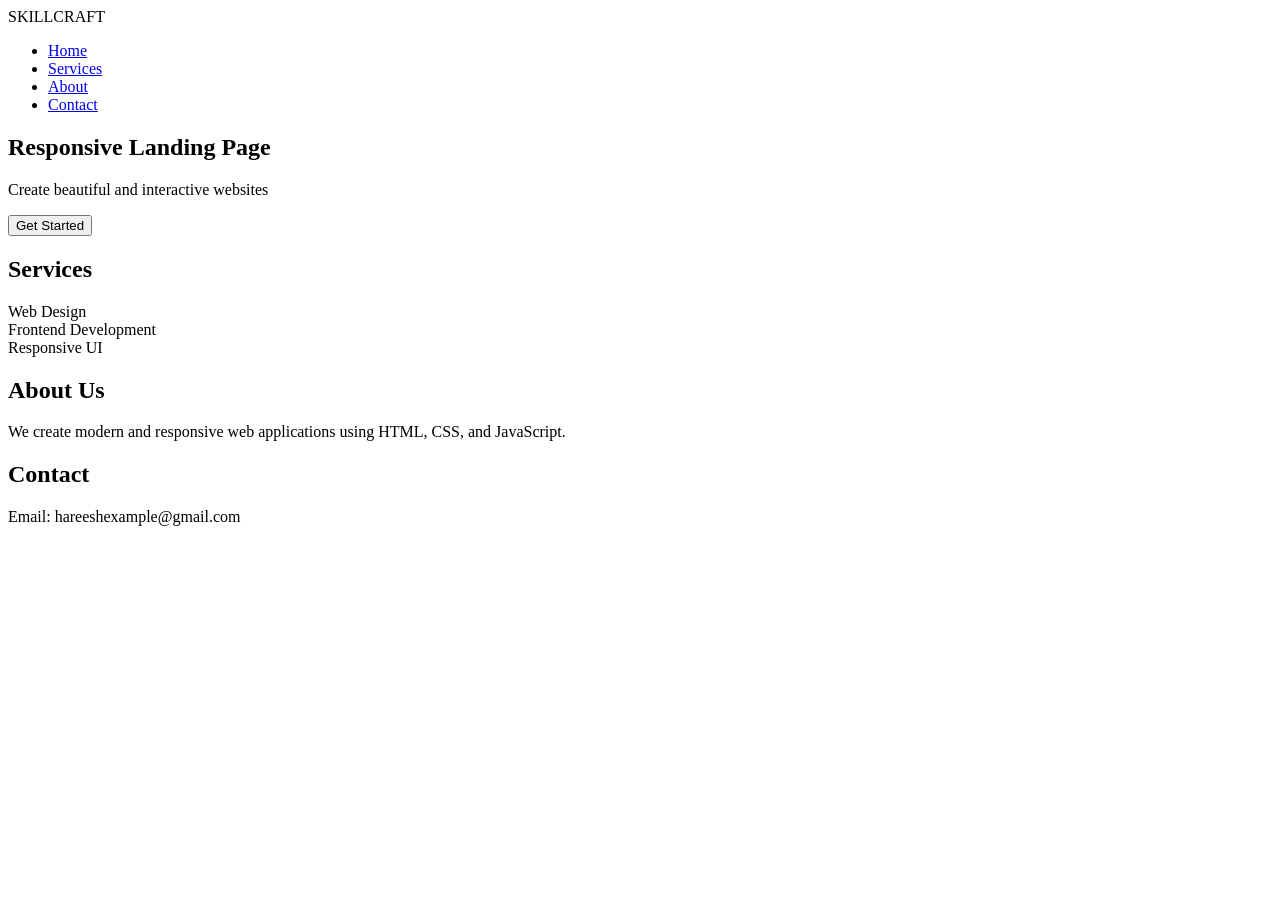
==== index.html @ 34b4c945 "Update and rename task 1.html to index.html" ====
<!-- index.html -->
<!DOCTYPE html>
<html lang="en">
<head>
  <meta charset="UTF-8" />
  <meta name="viewport" content="width=device-width, initial-scale=1.0"/>
  <title>Responsive Landing Page</title>
  <link rel="stylesheet" href="index.css">
</head>
<body>

  <!-- Navbar -->
  <nav id="navbar">
    <div class="logo">SKILLCRAFT</div>

    <ul class="nav-links">
      <li><a href="#home">Home</a></li>
      <li><a href="#services">Services</a></li>
      <li><a href="#about">About</a></li>
      <li><a href="#contact">Contact</a></li>
    </ul>
  </nav>

  <!-- Hero Section -->
  <section id="home" class="hero">
    <h1>Responsive Landing Page</h1>
    <p>Create beautiful and interactive websites</p>
    <button>Get Started</button>
  </section>

  <!-- Services -->
  <section id="services" class="section">
    <h2>Services</h2>
    <div class="cards">
      <div class="card">Web Design</div>
      <div class="card">Frontend Development</div>
      <div class="card">Responsive UI</div>
    </div>
  </section>

  <!-- About -->
  <section id="about" class="section dark">
    <h2>About Us</h2>
    <p>
      We create modern and responsive web applications using HTML, CSS, and JavaScript.
    </p>
  </section>

  <!-- Contact -->
  <section id="contact" class="section">
    <h2>Contact</h2>
    <p>Email: hareeshexample@gmail.com</p>
  </section>

  <script src="index.js"></script>
</body>
</html>
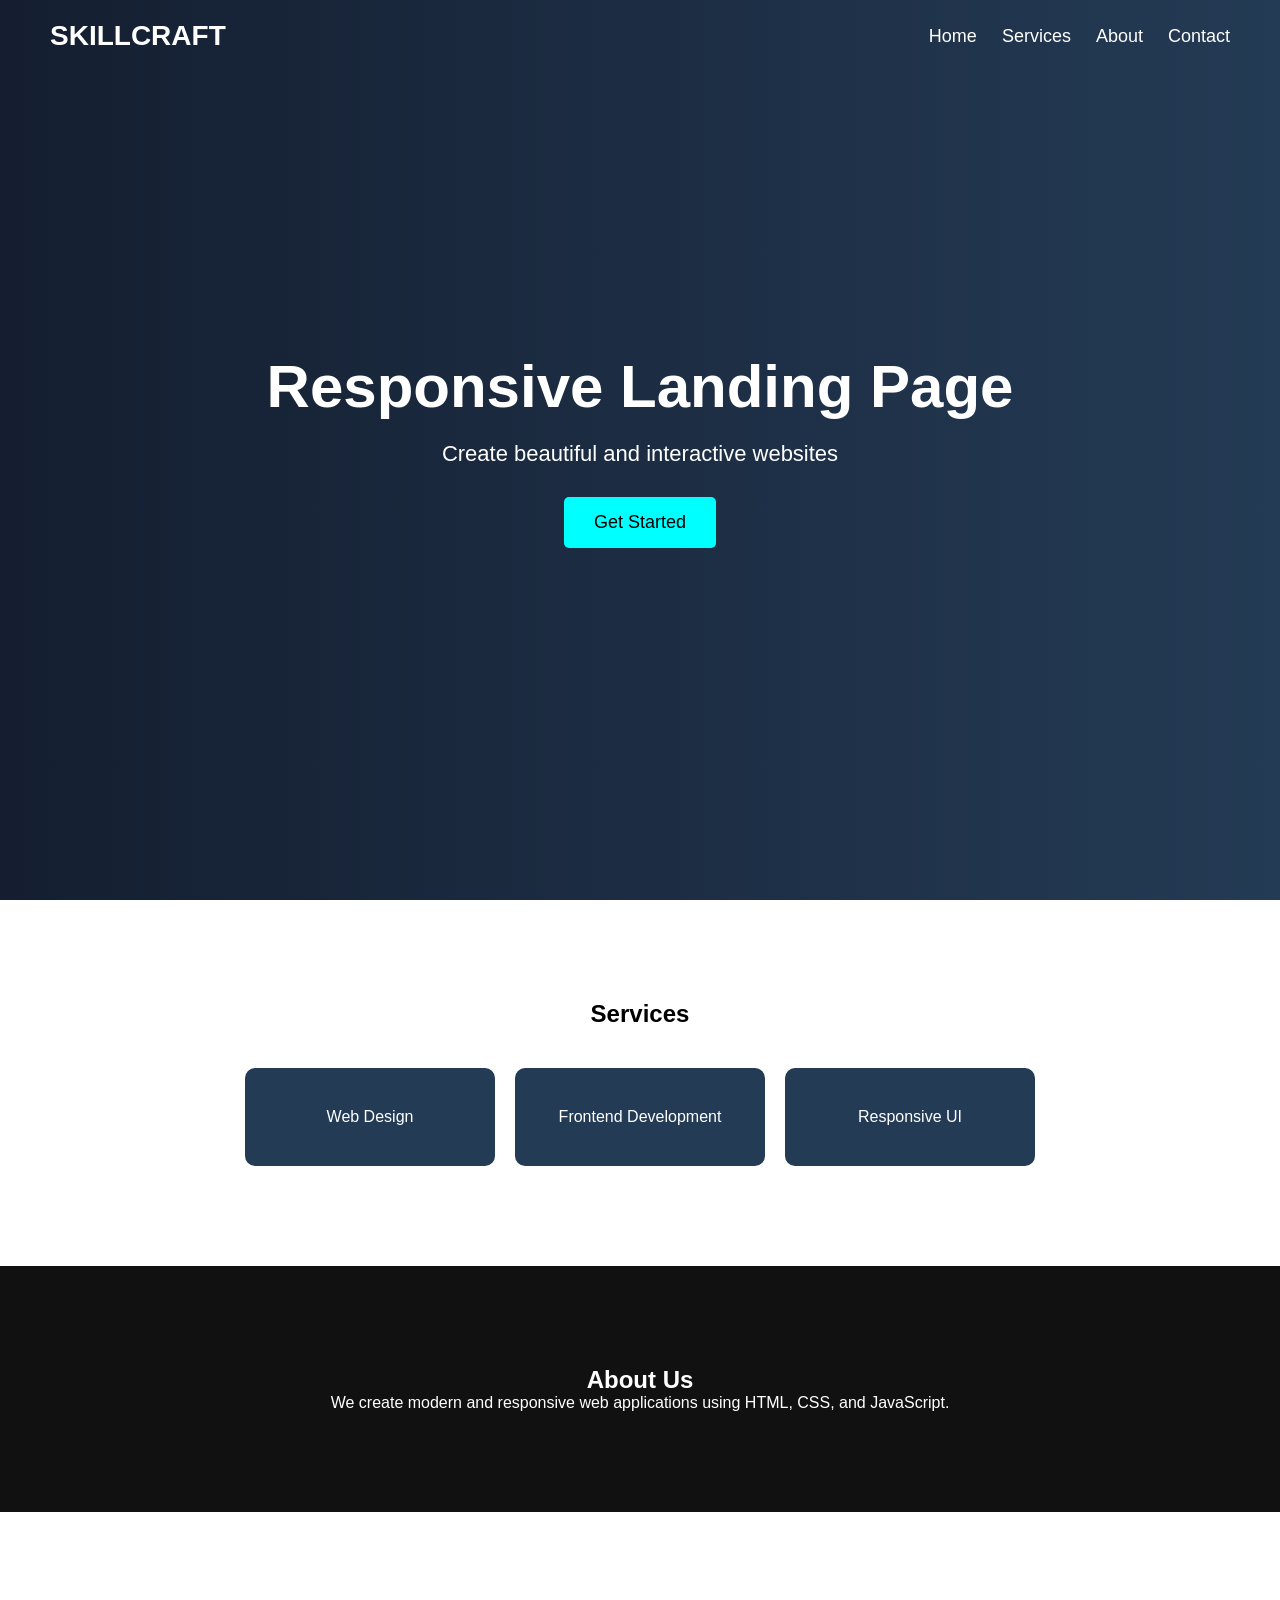
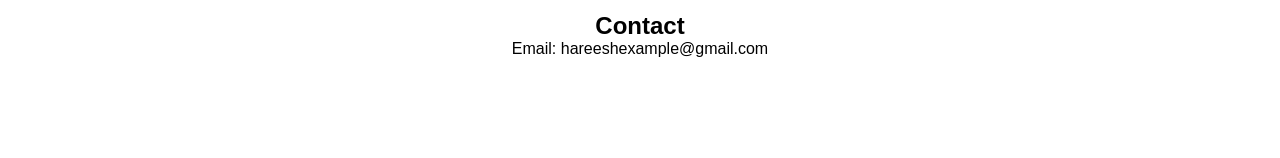
==== commit f798c005: "Update index.html" ====
--- a/index.html
+++ b/index.html
@@ -5,7 +5,7 @@
   <meta charset="UTF-8" />
   <meta name="viewport" content="width=device-width, initial-scale=1.0"/>
   <title>Responsive Landing Page</title>
-  <link rel="stylesheet" href="index.css">
+  <link rel="stylesheet" href="style.css">
 </head>
 <body>
 
@@ -52,6 +52,6 @@
     <p>Email: hareeshexample@gmail.com</p>
   </section>
 
-  <script src="index.js"></script>
+  <script src="script.js"></script>
 </body>
 </html>
--- a/style.css
+++ b/style.css
@@ -0,0 +1,149 @@
+/* style.css */
+
+*{
+  margin:0;
+  padding:0;
+  box-sizing:border-box;
+  font-family:Arial, sans-serif;
+}
+
+body{
+  scroll-behavior:smooth;
+}
+
+/* Navbar */
+nav{
+  position:fixed;
+  top:0;
+  width:100%;
+  display:flex;
+  justify-content:space-between;
+  align-items:center;
+  padding:20px 50px;
+  background:transparent;
+  transition:0.4s;
+  z-index:1000;
+}
+
+nav.scrolled{
+  background:#111;
+  box-shadow:0 2px 10px rgba(0,0,0,0.5);
+}
+
+.logo{
+  color:white;
+  font-size:28px;
+  font-weight:bold;
+}
+
+.nav-links{
+  display:flex;
+  list-style:none;
+}
+
+.nav-links li{
+  margin-left:25px;
+}
+
+.nav-links a{
+  text-decoration:none;
+  color:white;
+  font-size:18px;
+  transition:0.3s;
+}
+
+.nav-links a:hover{
+  color:#00ffff;
+}
+
+/* Hero Section */
+.hero{
+  height:100vh;
+  background:linear-gradient(to right,#141e30,#243b55);
+  display:flex;
+  flex-direction:column;
+  justify-content:center;
+  align-items:center;
+  text-align:center;
+  color:white;
+  padding:20px;
+}
+
+.hero h1{
+  font-size:60px;
+  margin-bottom:20px;
+}
+
+.hero p{
+  font-size:22px;
+  margin-bottom:30px;
+}
+
+.hero button{
+  padding:15px 30px;
+  border:none;
+  background:#00ffff;
+  color:black;
+  font-size:18px;
+  border-radius:5px;
+  cursor:pointer;
+  transition:0.3s;
+}
+
+.hero button:hover{
+  background:white;
+}
+
+/* Sections */
+.section{
+  padding:100px 50px;
+  text-align:center;
+}
+
+.dark{
+  background:#111;
+  color:white;
+}
+
+.cards{
+  margin-top:40px;
+  display:flex;
+  justify-content:center;
+  gap:20px;
+  flex-wrap:wrap;
+}
+
+.card{
+  background:#243b55;
+  color:white;
+  padding:40px;
+  border-radius:10px;
+  width:250px;
+  transition:0.3s;
+}
+
+.card:hover{
+  transform:translateY(-10px);
+  background:#00bcd4;
+}
+
+/* Responsive */
+@media(max-width:768px){
+
+  nav{
+    flex-direction:column;
+    padding:15px;
+  }
+
+  .nav-links{
+    margin-top:10px;
+  }
+
+  .hero h1{
+    font-size:40px;
+  }
+
+  .hero p{
+    font-size:18px;
+  }
+}
